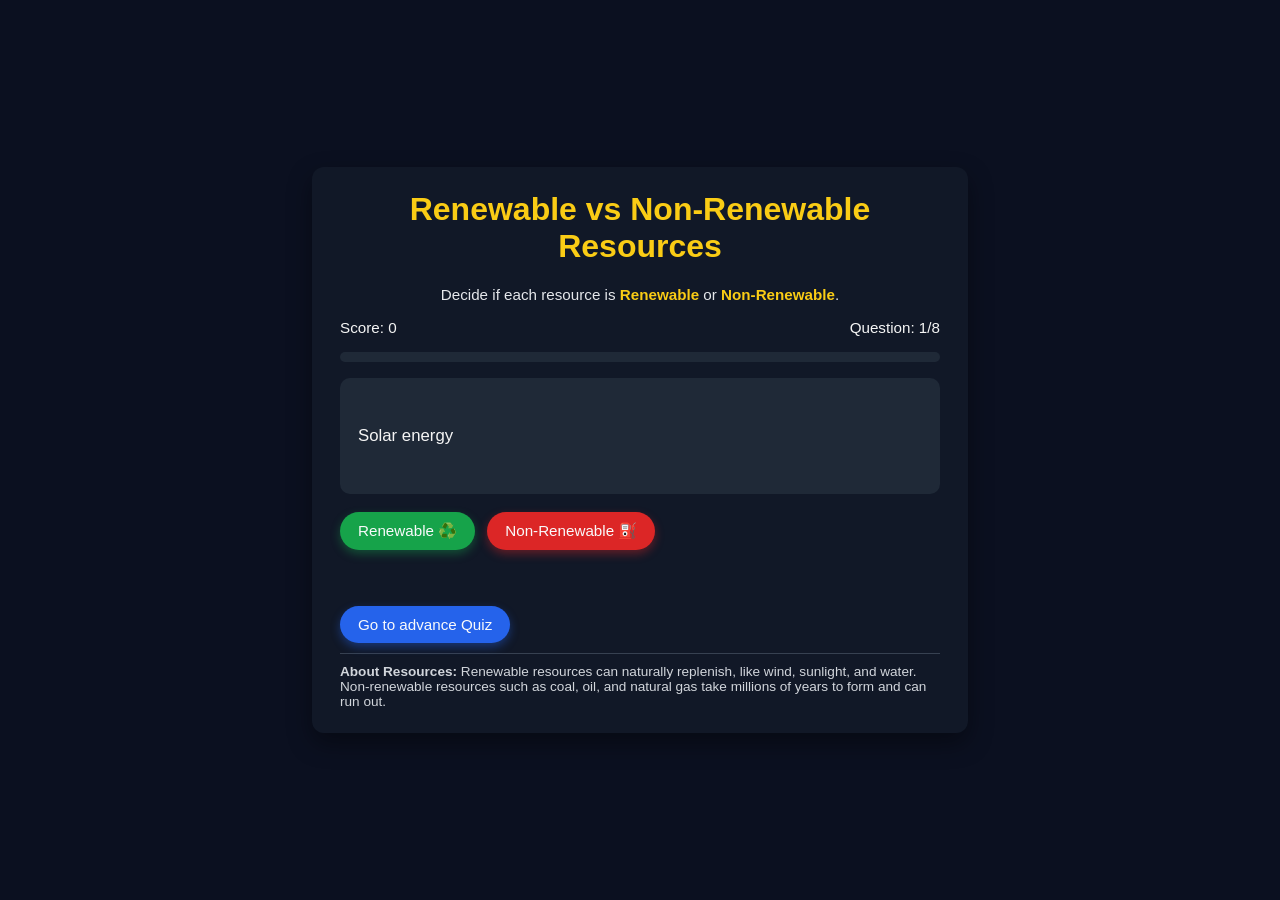
==== index.html @ da44f8a2 "Add files via upload" ====
<!DOCTYPE html>
<html lang="en">
<head>
  <meta charset="UTF-8" />
  <title>Renewable vs Non-Renewable Game</title>
  <link rel="stylesheet" href="stylequiz2.css">
</head>
<body>
  <div class="game-container">
    <h1>Renewable vs Non‑Renewable Resources</h1>
    <p class="sdg-tagline">
      Decide if each resource is <span class="highlight">Renewable</span> or <span class="highlight">Non‑Renewable</span>.
    </p>

    <div class="status-bar">
      <div>Score: <span id="score">0</span></div>
      <div>Question: <span id="question-number">1</span>/<span id="total-questions">0</span></div>
    </div>

    <div class="progress-bar-wrapper">
      <div id="progress-bar" class="progress-bar"></div>
    </div>

    <div class="question-box">
      <div id="question-text" class="question-text">
        Loading question...
      </div>
    </div>

    <div class="buttons">
      <button class="btn-clean" id="btn-renewable">Renewable ♻️</button>
      <button class="btn-not-clean" id="btn-nonrenewable">Non‑Renewable ⛽</button>
    </div>

    <div id="feedback" class="feedback"></div>

    <button class="btn-restart" id="btn-restart" style="display:none;">Play Again</button>

    <a href="sdg7quiz.html">
      <button class="btn-restart" style="margin-top:12px;">Go to advance Quiz</button>
    </a>

    <div class="info-box">
      <strong>About Resources:</strong> Renewable resources can naturally replenish, like wind, sunlight, and water. Non‑renewable resources such as coal, oil, and natural gas take millions of years to form and can run out.
    </div>
  </div>

  <script src="scripts.js"></script>
</body>
</html>
---- stylequiz2.css ----
body {
  font-family: Arial, sans-serif;
  background: #0b1020;
  color: #f5f5f5;
  margin: 0;
  padding: 0;
  display: flex;
  justify-content: center;
  align-items: center;
  min-height: 100vh;
}

.game-container {
  background: #111827;
  border-radius: 12px;
  padding: 24px 28px;
  max-width: 600px;
  width: 90%;
  box-shadow: 0 10px 25px rgba(0, 0, 0, 0.4);
}

h1 {
  margin-top: 0;
  text-align: center;
  color: #facc15;
}

.sdg-tagline {
  font-size: 0.95rem;
  text-align: center;
  margin-bottom: 16px;
  color: #e5e7eb;
}

.status-bar {
  display: flex;
  justify-content: space-between;
  margin-bottom: 16px;
  font-size: 0.95rem;
}

.question-box {
  background: #1f2937;
  border-radius: 10px;
  padding: 18px;
  margin-bottom: 18px;
  min-height: 80px;
  display: flex;
  align-items: center;
}

.question-text {
  font-size: 1.05rem;
}

.buttons {
  display: flex;
  gap: 12px;
  margin-bottom: 12px;
  flex-wrap: wrap;
}

button {
  border: none;
  border-radius: 999px;
  padding: 10px 18px;
  font-size: 0.95rem;
  cursor: pointer;
  transition: transform 0.1s ease, box-shadow 0.1s ease, background 0.2s;
}

button:active {
  transform: scale(0.97);
  box-shadow: none;
}

.btn-clean {
  background: #16a34a;
  color: #f9fafb;
  box-shadow: 0 4px 10px rgba(22, 163, 74, 0.4);
}

.btn-not-clean {
  background: #dc2626;
  color: #f9fafb;
  box-shadow: 0 4px 10px rgba(220, 38, 38, 0.4);
}

.btn-restart {
  background: #2563eb;
  color: #f9fafb;
  box-shadow: 0 4px 10px rgba(37, 99, 235, 0.4);
  margin-top: 8px;
}

.feedback {
  min-height: 24px;
  font-size: 0.95rem;
  margin-bottom: 8px;
}

.feedback.correct {
  color: #4ade80;
}

.feedback.wrong {
  color: #f97373;
}

.progress-bar-wrapper {
  background: #1f2937;
  border-radius: 999px;
  overflow: hidden;
  height: 10px;
  margin-bottom: 16px;
}

.progress-bar {
  height: 100%;
  width: 0%;
  background: linear-gradient(90deg, #22c55e, #facc15);
  transition: width 0.3s ease;
}

.info-box {
  font-size: 0.85rem;
  color: #d1d5db;
  border-top: 1px solid #374151;
  padding-top: 10px;
  margin-top: 10px;
}

.highlight {
  color: #facc15;
  font-weight: bold;
}
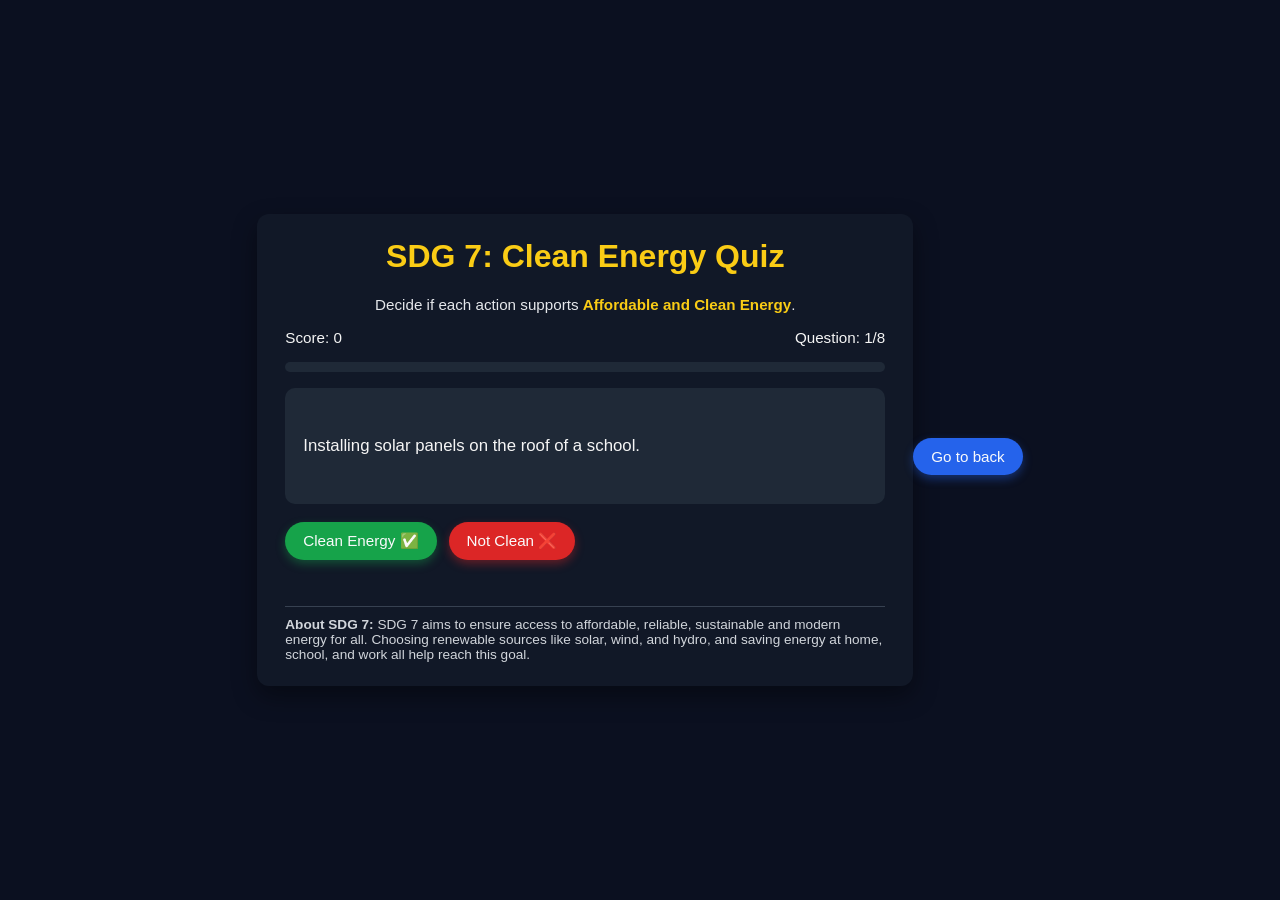
==== commit 8f17f7b0: "Update index.html" ====
--- a/index.html
+++ b/index.html
@@ -46,5 +46,10 @@
   </div>
 
   <script src="scripts.js"></script>
+
+  <script>
+window.location.href="sdg7quiz.html";
+</script>
 </body>
-</html>+
+</html>
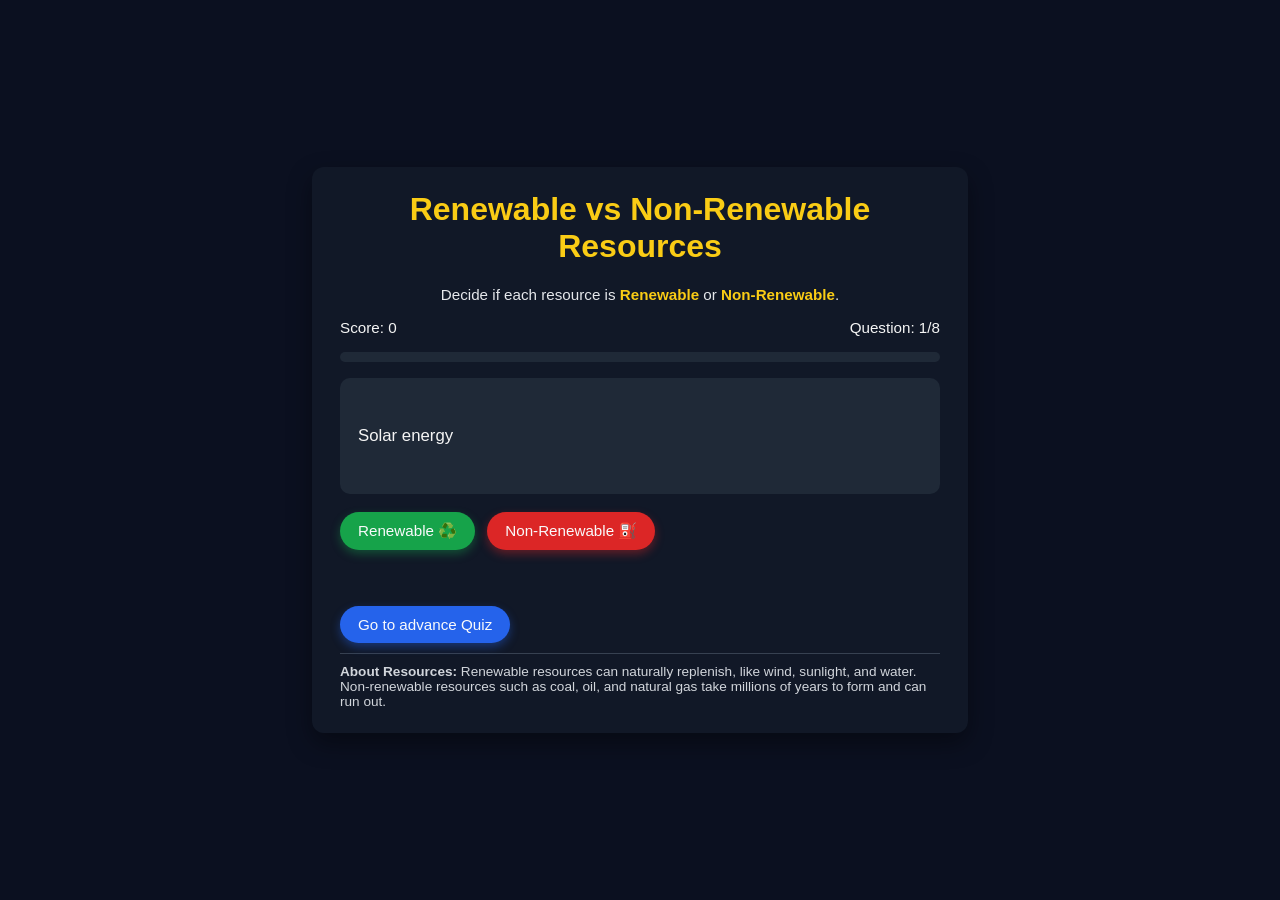
==== commit 576792ab: "Update index.html" ====
--- a/index.html
+++ b/index.html
@@ -47,9 +47,7 @@
 
   <script src="scripts.js"></script>
 
-  <script>
-window.location.href="sdg7quiz.html";
-</script>
 </body>
 
 </html>
+
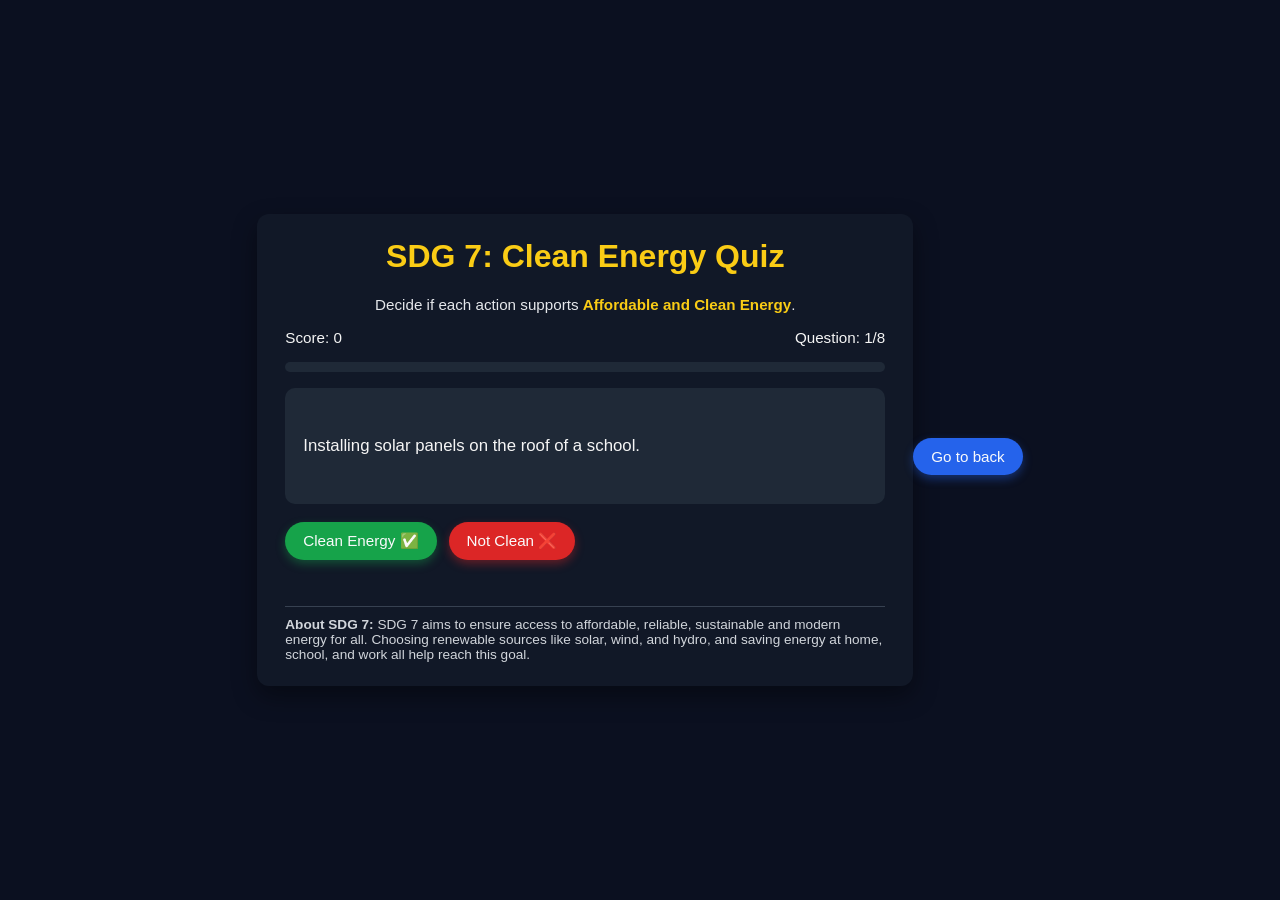
==== commit 37714994: "Update and rename sdg7quiz.html to index.html" ====
--- a/index.html
+++ b/index.html
@@ -2,14 +2,14 @@
 <html lang="en">
 <head>
   <meta charset="UTF-8" />
-  <title>Renewable vs Non-Renewable Game</title>
-  <link rel="stylesheet" href="stylequiz2.css">
+  <title>SDG 7 Clean Energy Game</title>
+  <link rel="stylesheet" href="stylequiz.css">
 </head>
 <body>
   <div class="game-container">
-    <h1>Renewable vs Non‑Renewable Resources</h1>
+    <h1>SDG 7: Clean Energy Quiz</h1>
     <p class="sdg-tagline">
-      Decide if each resource is <span class="highlight">Renewable</span> or <span class="highlight">Non‑Renewable</span>.
+      Decide if each action supports <span class="highlight">Affordable and Clean Energy</span>.
     </p>
 
     <div class="status-bar">
@@ -28,26 +28,25 @@
     </div>
 
     <div class="buttons">
-      <button class="btn-clean" id="btn-renewable">Renewable ♻️</button>
-      <button class="btn-not-clean" id="btn-nonrenewable">Non‑Renewable ⛽</button>
+      <button class="btn-clean" id="btn-clean">Clean Energy ✅</button>
+      <button class="btn-not-clean" id="btn-not-clean">Not Clean ❌</button>
     </div>
 
     <div id="feedback" class="feedback"></div>
 
     <button class="btn-restart" id="btn-restart" style="display:none;">Play Again</button>
 
-    <a href="sdg7quiz.html">
-      <button class="btn-restart" style="margin-top:12px;">Go to advance Quiz</button>
-    </a>
-
     <div class="info-box">
-      <strong>About Resources:</strong> Renewable resources can naturally replenish, like wind, sunlight, and water. Non‑renewable resources such as coal, oil, and natural gas take millions of years to form and can run out.
+      <strong>About SDG 7:</strong> SDG 7 aims to ensure access to affordable, reliable, sustainable and modern energy for all.
+      Choosing renewable sources like solar, wind, and hydro, and saving energy at home, school, and work all help reach this goal.
     </div>
   </div>
 
-  <script src="scripts.js"></script>
+    <a href="index1.html">
+      <button class="btn-restart" style="margin-top:12px;">Go to back</button>
+    </a>
 
+  <script src="scriptsquiz.js"></script>
 </body>
 
 </html>
-
--- a/stylequiz.css
+++ b/stylequiz.css
@@ -0,0 +1,136 @@
+body {
+  font-family: Arial, sans-serif;
+  background: #0b1020;
+  color: #f5f5f5;
+  margin: 0;
+  padding: 0;
+  display: flex;
+  justify-content: center;
+  align-items: center;
+  min-height: 100vh;
+}
+
+.game-container {
+  background: #111827;
+  border-radius: 12px;
+  padding: 24px 28px;
+  max-width: 600px;
+  width: 90%;
+  box-shadow: 0 10px 25px rgba(0, 0, 0, 0.4);
+}
+
+h1 {
+  margin-top: 0;
+  text-align: center;
+  color: #facc15;
+}
+
+.sdg-tagline {
+  font-size: 0.95rem;
+  text-align: center;
+  margin-bottom: 16px;
+  color: #e5e7eb;
+}
+
+.status-bar {
+  display: flex;
+  justify-content: space-between;
+  margin-bottom: 16px;
+  font-size: 0.95rem;
+}
+
+.question-box {
+  background: #1f2937;
+  border-radius: 10px;
+  padding: 18px;
+  margin-bottom: 18px;
+  min-height: 80px;
+  display: flex;
+  align-items: center;
+}
+
+.question-text {
+  font-size: 1.05rem;
+}
+
+.buttons {
+  display: flex;
+  gap: 12px;
+  margin-bottom: 12px;
+  flex-wrap: wrap;
+}
+
+button {
+  border: none;
+  border-radius: 999px;
+  padding: 10px 18px;
+  font-size: 0.95rem;
+  cursor: pointer;
+  transition: transform 0.1s ease, box-shadow 0.1s ease, background 0.2s;
+}
+
+button:active {
+  transform: scale(0.97);
+  box-shadow: none;
+}
+
+.btn-clean {
+  background: #16a34a;
+  color: #f9fafb;
+  box-shadow: 0 4px 10px rgba(22, 163, 74, 0.4);
+}
+
+.btn-not-clean {
+  background: #dc2626;
+  color: #f9fafb;
+  box-shadow: 0 4px 10px rgba(220, 38, 38, 0.4);
+}
+
+.btn-restart {
+  background: #2563eb;
+  color: #f9fafb;
+  box-shadow: 0 4px 10px rgba(37, 99, 235, 0.4);
+  margin-top: 8px;
+}
+
+.feedback {
+  min-height: 24px;
+  font-size: 0.95rem;
+  margin-bottom: 8px;
+}
+
+.feedback.correct {
+  color: #4ade80;
+}
+
+.feedback.wrong {
+  color: #f97373;
+}
+
+.progress-bar-wrapper {
+  background: #1f2937;
+  border-radius: 999px;
+  overflow: hidden;
+  height: 10px;
+  margin-bottom: 16px;
+}
+
+.progress-bar {
+  height: 100%;
+  width: 0%;
+  background: linear-gradient(90deg, #22c55e, #facc15);
+  transition: width 0.3s ease;
+}
+
+.info-box {
+  font-size: 0.85rem;
+  color: #d1d5db;
+  border-top: 1px solid #374151;
+  padding-top: 10px;
+  margin-top: 10px;
+}
+
+.highlight {
+  color: #facc15;
+  font-weight: bold;
+}
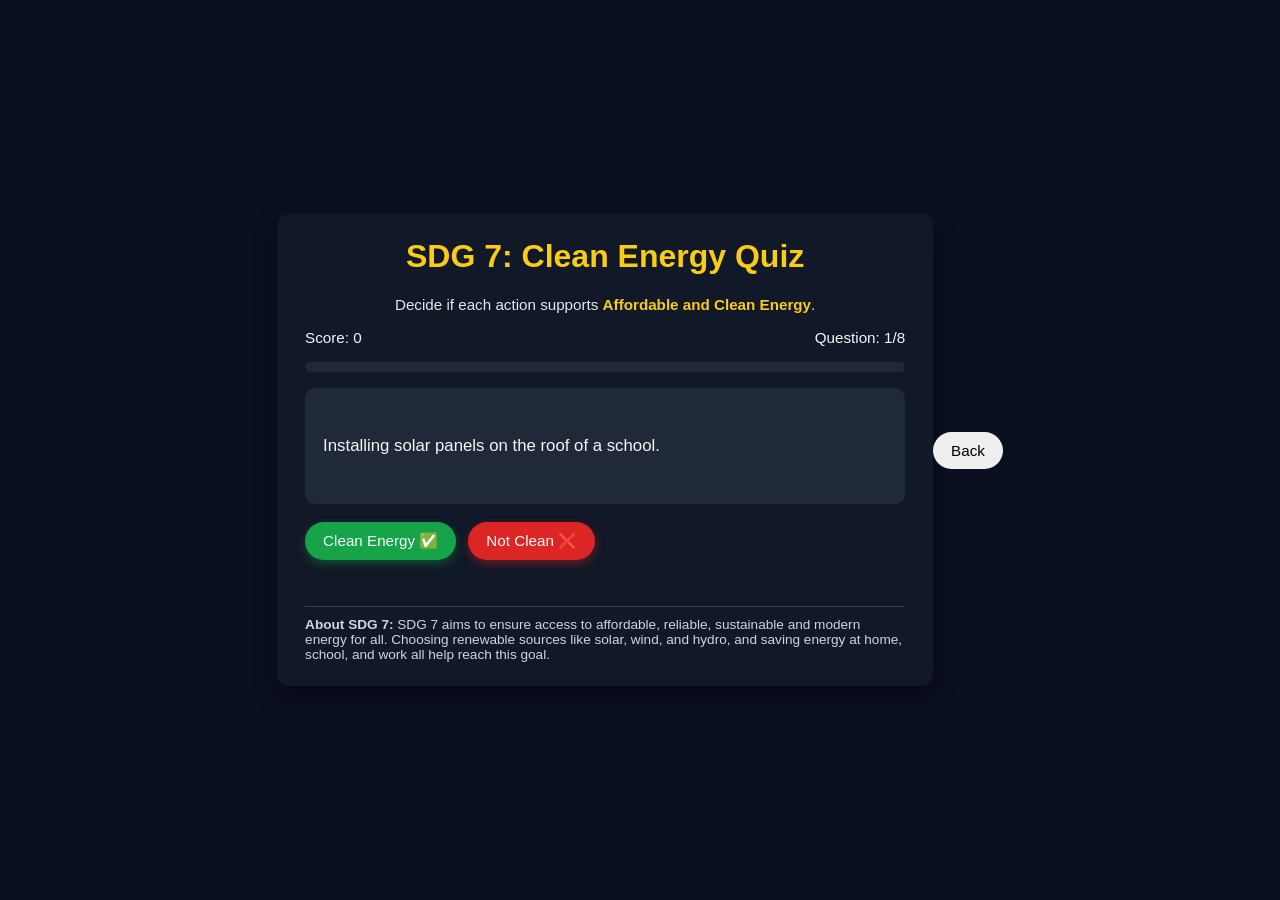
==== commit 38ef81ad: "Update index.html" ====
--- a/index.html
+++ b/index.html
@@ -42,11 +42,12 @@
     </div>
   </div>
 
-    <a href="index1.html">
-      <button class="btn-restart" style="margin-top:12px;">Go to back</button>
+    <a href="sdg7quiz.html">
+      <button onclick="location.href='index.html'">Back</button>
     </a>
 
   <script src="scriptsquiz.js"></script>
 </body>
 
 </html>
+
